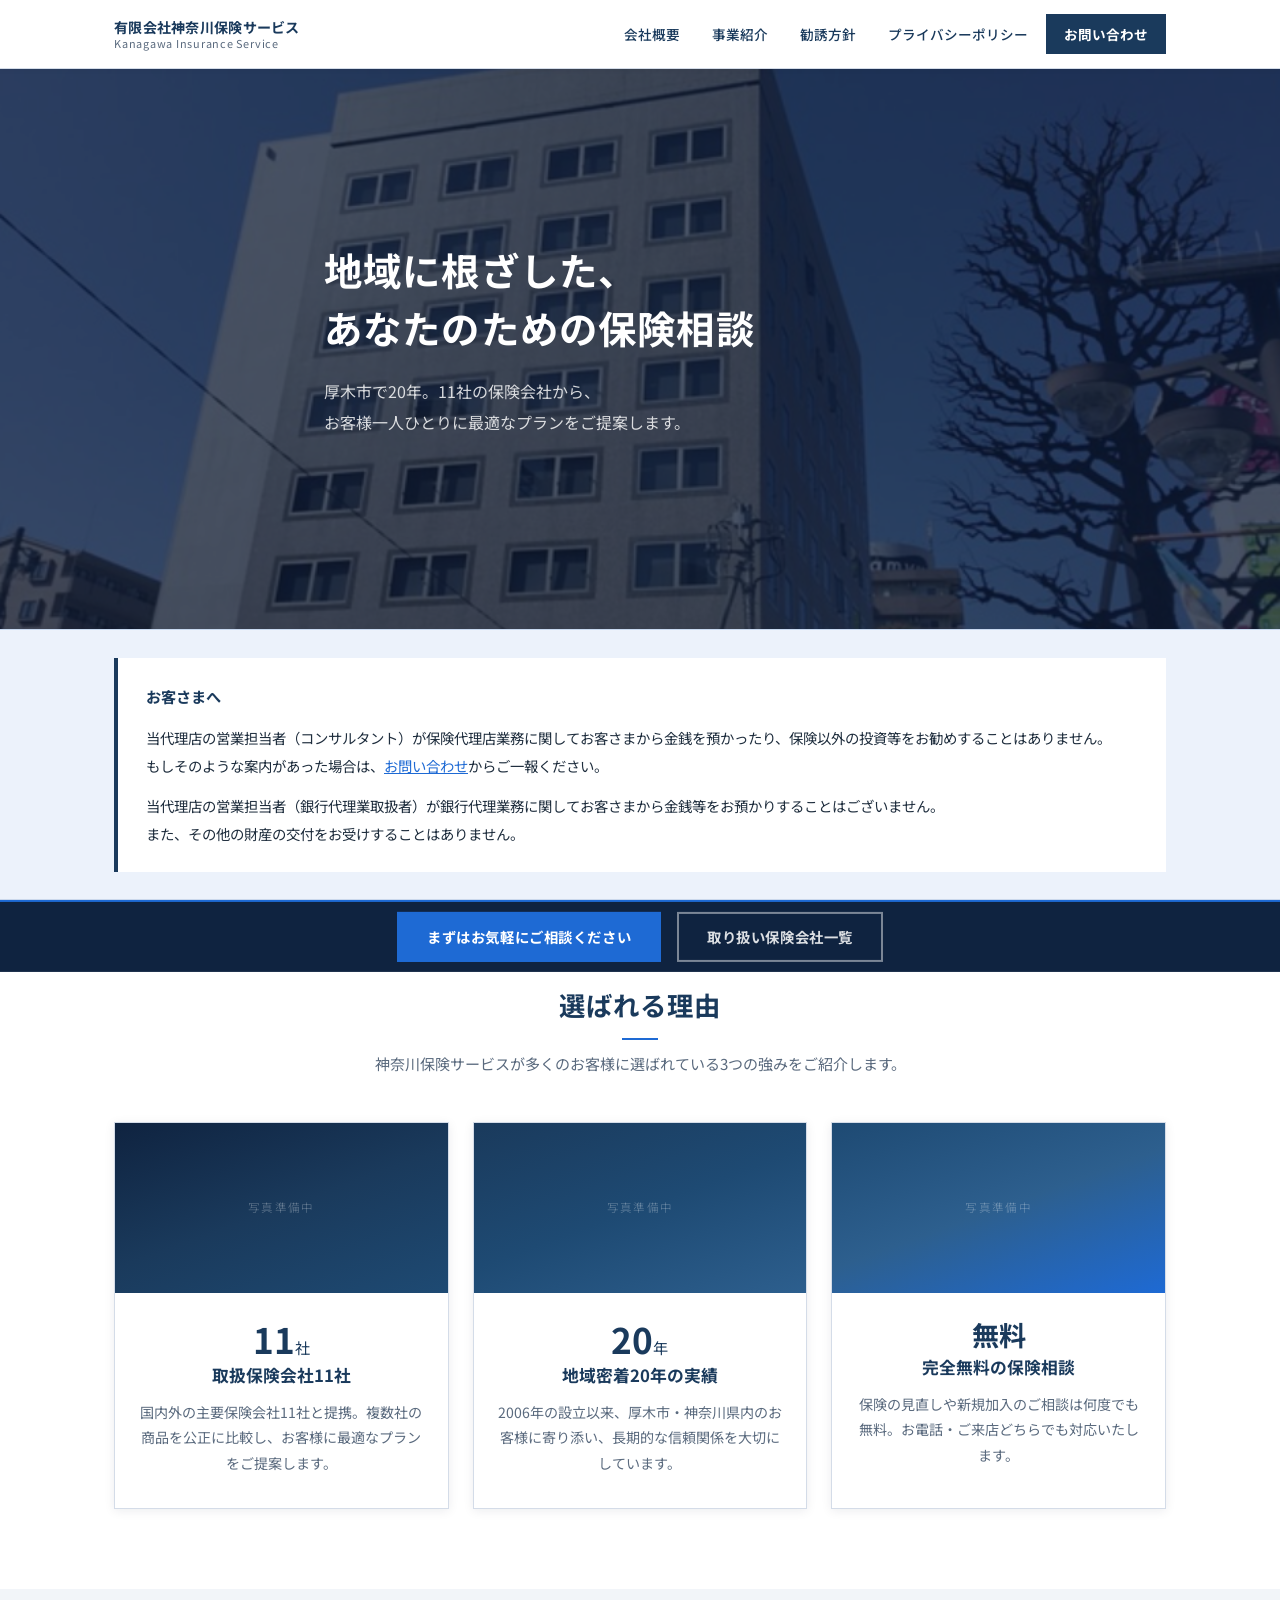
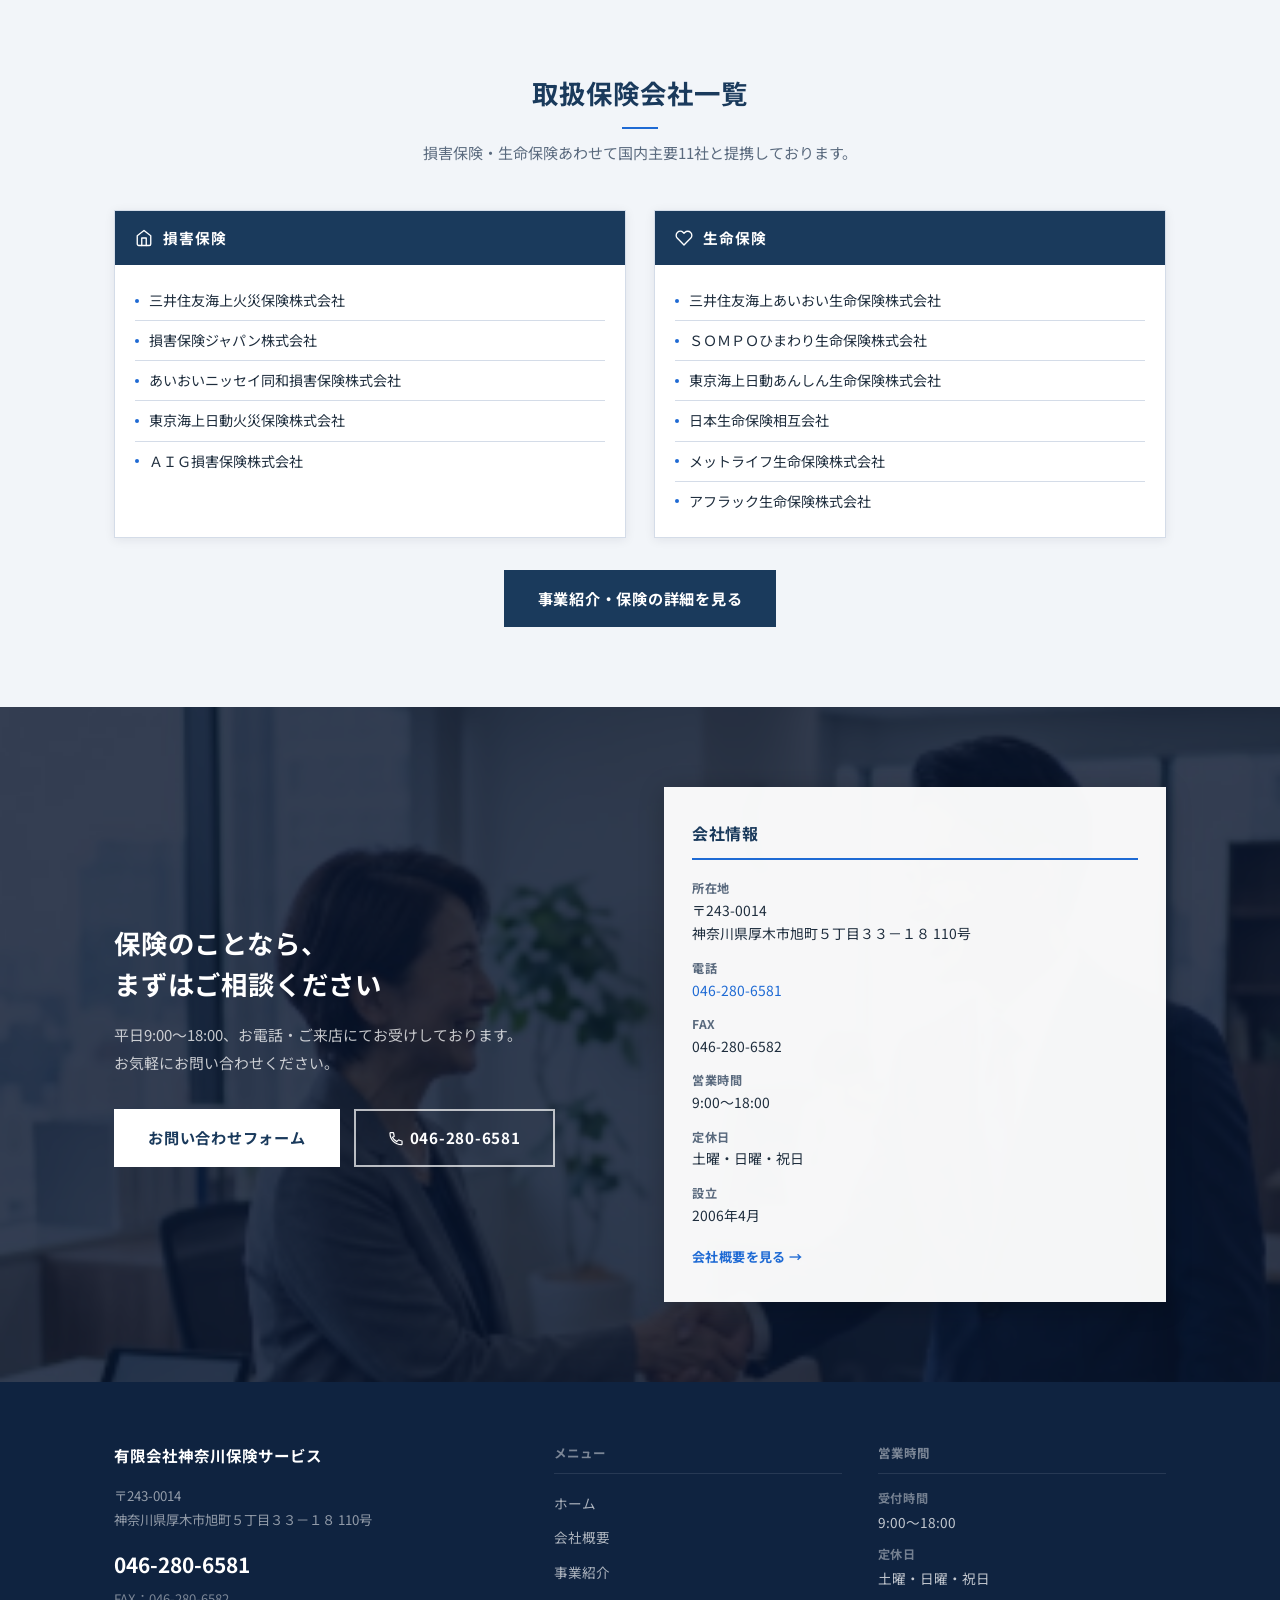
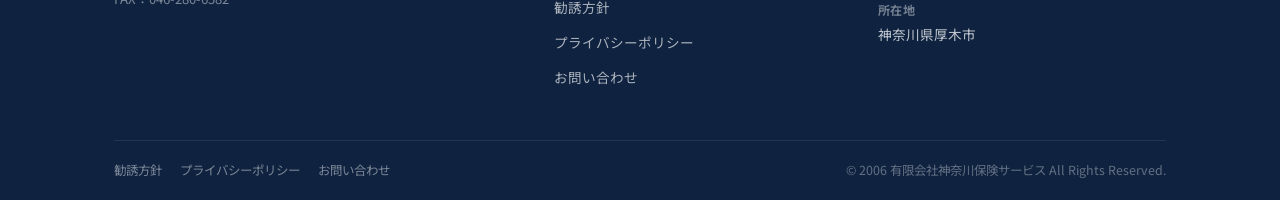
==== index.html @ 51650653 "initial commit: 有限会社神奈川保険サービス コーポレートサイト - Static HTML/CSS site for Sakura Server / Vercel deployment" ====
<!DOCTYPE html>
<html lang="ja">
<head>
  <meta charset="UTF-8">
  <meta name="viewport" content="width=device-width, initial-scale=1.0">
  <meta name="description" content="有限会社神奈川保険サービスは、神奈川県厚木市に拠点を置く保険代理店です。三井住友海上・損保ジャパンなど11社の保険会社から、お客様に最適な生命保険・損害保険プランをご提案します。無料相談受付中。">
  <title>有限会社神奈川保険サービス | 厚木市の保険代理店</title>
  <link rel="preconnect" href="https://fonts.googleapis.com">
  <link rel="preconnect" href="https://fonts.gstatic.com" crossorigin>
  <link href="https://fonts.googleapis.com/css2?family=Noto+Sans+JP:wght@300;400;500;700&display=swap" rel="stylesheet">
  <link rel="stylesheet" href="/assets/css/style.css">
</head>
<body>

  <!-- ========== STICKY CTA BAR ========== -->
  <div class="sticky-cta" id="stickyCta">
    <a href="/contact/" class="sticky-cta-btn sticky-cta-primary">まずはお気軽にご相談ください</a>
    <a href="/services/" class="sticky-cta-btn sticky-cta-secondary">取り扱い保険会社一覧</a>
  </div>

  <!-- ========== HEADER ========== -->
  <header class="site-header">
    <div class="container">
      <div class="header-inner">
        <a href="/" class="site-logo">
          有限会社神奈川保険サービス
          <span>Kanagawa Insurance Service</span>
        </a>
        <nav class="global-nav" aria-label="グローバルナビゲーション">
          <ul>
            <li><a href="/about/">会社概要</a></li>
            <li><a href="/services/">事業紹介</a></li>
            <li><a href="/solicitation-policy/">勧誘方針</a></li>
            <li><a href="/privacy-policy/">プライバシーポリシー</a></li>
            <li><a href="/contact/" class="nav-contact-btn">お問い合わせ</a></li>
          </ul>
        </nav>
        <button class="hamburger" id="hamburger" aria-label="メニューを開く" aria-expanded="false" aria-controls="mobileNav">
          <span></span><span></span><span></span>
        </button>
      </div>
    </div>
  </header>

  <!-- Mobile Nav -->
  <nav class="mobile-nav" id="mobileNav" aria-label="モバイルナビゲーション">
    <ul>
      <li><a href="/about/">会社概要</a></li>
      <li><a href="/services/">事業紹介</a></li>
      <li><a href="/solicitation-policy/">勧誘方針</a></li>
      <li><a href="/privacy-policy/">プライバシーポリシー</a></li>
      <li><a href="/contact/">お問い合わせ</a></li>
    </ul>
  </nav>

  <main>

    <!-- ========== HERO ========== -->
    <section class="hero" aria-label="メインビジュアル">
      <div class="hero-content container">
        <h1 class="hero-title">
          地域に根ざした、<br>あなたのための保険相談
        </h1>
        <p class="hero-sub">
          厚木市で20年。11社の保険会社から、<br>
          お客様一人ひとりに最適なプランをご提案します。
        </p>
      </div>
    </section>

    <!-- ========== NOTICE ========== -->
    <section class="notice-section" aria-label="お客さまへのお知らせ">
      <div class="container">
        <div class="notice-box">
          <p class="notice-label">お客さまへ</p>
          <p>当代理店の営業担当者（コンサルタント）が保険代理店業務に関してお客さまから金銭を預かったり、保険以外の投資等をお勧めすることはありません。<br>
          もしそのような案内があった場合は、<a href="/contact/">お問い合わせ</a>からご一報ください。</p>
          <p>当代理店の営業担当者（銀行代理業取扱者）が銀行代理業務に関してお客さまから金銭等をお預かりすることはございません。<br>
          また、その他の財産の交付をお受けすることはありません。</p>
        </div>
      </div>
    </section>

    <!-- ========== WHY CHOOSE US ========== -->
    <section class="section" aria-labelledby="reason-title">
      <div class="container">
        <h2 class="section-title" id="reason-title">選ばれる理由</h2>
        <p class="section-lead">神奈川保険サービスが多くのお客様に選ばれている3つの強みをご紹介します。</p>
        <div class="reason-grid">

          <!-- Card 1 -->
          <article class="reason-card">
            <div class="reason-card-photo photo-01" aria-hidden="true">
              <span class="photo-placeholder-text">写真準備中</span>
            </div>
            <div class="reason-card-body">
              <span class="reason-number">11<small>社</small></span>
              <h3>取扱保険会社11社</h3>
              <p>国内外の主要保険会社11社と提携。複数社の商品を公正に比較し、お客様に最適なプランをご提案します。</p>
            </div>
          </article>

          <!-- Card 2 -->
          <article class="reason-card">
            <div class="reason-card-photo photo-02" aria-hidden="true">
              <span class="photo-placeholder-text">写真準備中</span>
            </div>
            <div class="reason-card-body">
              <span class="reason-number">20<small>年</small></span>
              <h3>地域密着20年の実績</h3>
              <p>2006年の設立以来、厚木市・神奈川県内のお客様に寄り添い、長期的な信頼関係を大切にしています。</p>
            </div>
          </article>

          <!-- Card 3 -->
          <article class="reason-card">
            <div class="reason-card-photo photo-03" aria-hidden="true">
              <span class="photo-placeholder-text">写真準備中</span>
            </div>
            <div class="reason-card-body">
              <span class="reason-number-sm">無料</span>
              <h3>完全無料の保険相談</h3>
              <p>保険の見直しや新規加入のご相談は何度でも無料。お電話・ご来店どちらでも対応いたします。</p>
            </div>
          </article>

        </div>
      </div>
    </section>

    <!-- ========== INSURANCE COMPANIES ========== -->
    <section class="section section-alt" aria-labelledby="companies-title" id="companies">
      <div class="container">
        <h2 class="section-title" id="companies-title">取扱保険会社一覧</h2>
        <p class="section-lead">損害保険・生命保険あわせて国内主要11社と提携しております。</p>
        <div class="companies-split">

          <div class="companies-col">
            <div class="companies-col-header">
              <span class="companies-col-icon" aria-hidden="true">
                <svg viewBox="0 0 24 24" fill="none" xmlns="http://www.w3.org/2000/svg"><path d="M3 9l9-7 9 7v11a2 2 0 01-2 2H5a2 2 0 01-2-2V9z" stroke="currentColor" stroke-width="1.8" stroke-linecap="round" stroke-linejoin="round"/><path d="M9 22V12h6v10" stroke="currentColor" stroke-width="1.8" stroke-linecap="round" stroke-linejoin="round"/></svg>
              </span>
              損害保険
            </div>
            <ul class="companies-list">
              <li>三井住友海上火災保険株式会社</li>
              <li>損害保険ジャパン株式会社</li>
              <li>あいおいニッセイ同和損害保険株式会社</li>
              <li>東京海上日動火災保険株式会社</li>
              <li>ＡＩＧ損害保険株式会社</li>
            </ul>
          </div>

          <div class="companies-col">
            <div class="companies-col-header">
              <span class="companies-col-icon" aria-hidden="true">
                <svg viewBox="0 0 24 24" fill="none" xmlns="http://www.w3.org/2000/svg"><path d="M20.84 4.61a5.5 5.5 0 00-7.78 0L12 5.67l-1.06-1.06a5.5 5.5 0 00-7.78 7.78l1.06 1.06L12 21.23l7.78-7.78 1.06-1.06a5.5 5.5 0 000-7.78z" stroke="currentColor" stroke-width="1.8" stroke-linecap="round" stroke-linejoin="round"/></svg>
              </span>
              生命保険
            </div>
            <ul class="companies-list">
              <li>三井住友海上あいおい生命保険株式会社</li>
              <li>ＳＯＭＰＯひまわり生命保険株式会社</li>
              <li>東京海上日動あんしん生命保険株式会社</li>
              <li>日本生命保険相互会社</li>
              <li>メットライフ生命保険株式会社</li>
              <li>アフラック生命保険株式会社</li>
            </ul>
          </div>

        </div>
        <p class="text-center mt-32">
          <a href="/services/" class="btn btn-navy">事業紹介・保険の詳細を見る</a>
        </p>
      </div>
    </section>

    <!-- ========== CTA PHOTO SECTION ========== -->
    <section class="cta-photo-section" aria-labelledby="cta-title">
      <div class="cta-photo-overlay" aria-hidden="true"></div>
      <div class="container">
        <div class="cta-grid">

          <div class="cta-main-col">
            <h2 class="cta-title" id="cta-title">
              保険のことなら、<br>まずはご相談ください
            </h2>
            <p class="cta-lead">
              平日9:00〜18:00、お電話・ご来店にてお受けしております。<br>
              お気軽にお問い合わせください。
            </p>
            <div class="cta-btn-group">
              <a href="/contact/" class="btn btn-white">お問い合わせフォーム</a>
              <a href="tel:046-280-6581" class="btn btn-outline-white">
                <svg width="16" height="16" viewBox="0 0 24 24" fill="none" xmlns="http://www.w3.org/2000/svg" aria-hidden="true"><path d="M6.6 10.8a15.6 15.6 0 006.6 6.6l2.2-2.2a1 1 0 011.11-.24 11.36 11.36 0 003.56 1.17 1 1 0 011 1V21a1 1 0 01-1 1A17 17 0 013 5a1 1 0 011-1h3.5a1 1 0 011 1c.1 1.25.37 2.44.77 3.56a1 1 0 01-.25 1.11L6.6 10.8z" stroke="currentColor" stroke-width="1.8" stroke-linecap="round" stroke-linejoin="round"/></svg>
                046-280-6581
              </a>
            </div>
          </div>

          <div class="cta-info-col">
            <div class="cta-info-card">
              <h3 class="cta-info-title">会社情報</h3>
              <dl class="cta-info-dl">
                <dt>所在地</dt>
                <dd>〒243-0014<br>神奈川県厚木市旭町５丁目３３－１８ 110号</dd>
                <dt>電話</dt>
                <dd><a href="tel:046-280-6581">046-280-6581</a></dd>
                <dt>FAX</dt>
                <dd>046-280-6582</dd>
                <dt>営業時間</dt>
                <dd>9:00〜18:00</dd>
                <dt>定休日</dt>
                <dd>土曜・日曜・祝日</dd>
                <dt>設立</dt>
                <dd>2006年4月</dd>
              </dl>
              <a href="/about/" class="cta-info-link">会社概要を見る →</a>
            </div>
          </div>

        </div>
      </div>
    </section>

  </main>

  <!-- ========== FOOTER ========== -->
  <footer class="site-footer">
    <div class="container">
      <div class="footer-grid">
        <div class="footer-brand">
          <p class="footer-logo">有限会社神奈川保険サービス</p>
          <p>
            〒243-0014<br>
            神奈川県厚木市旭町５丁目３３－１８ 110号
          </p>
          <a href="tel:046-280-6581" class="footer-tel">046-280-6581</a>
          <span class="footer-fax">FAX：046-280-6582</span>
        </div>
        <nav class="footer-nav" aria-label="フッターナビゲーション">
          <h4>メニュー</h4>
          <ul>
            <li><a href="/">ホーム</a></li>
            <li><a href="/about/">会社概要</a></li>
            <li><a href="/services/">事業紹介</a></li>
            <li><a href="/solicitation-policy/">勧誘方針</a></li>
            <li><a href="/privacy-policy/">プライバシーポリシー</a></li>
            <li><a href="/contact/">お問い合わせ</a></li>
          </ul>
        </nav>
        <div class="footer-hours">
          <h4>営業時間</h4>
          <dl>
            <dt>受付時間</dt>
            <dd>9:00〜18:00</dd>
            <dt>定休日</dt>
            <dd>土曜・日曜・祝日</dd>
            <dt>所在地</dt>
            <dd>神奈川県厚木市</dd>
          </dl>
        </div>
      </div>
      <div class="footer-bottom">
        <div class="footer-bottom-links">
          <a href="/solicitation-policy/">勧誘方針</a>
          <a href="/privacy-policy/">プライバシーポリシー</a>
          <a href="/contact/">お問い合わせ</a>
        </div>
        <p class="footer-copy">
          &copy; 2006 有限会社神奈川保険サービス All Rights Reserved.
        </p>
      </div>
    </div>
  </footer>

  <script>
    (function () {
      /* --- Hamburger menu --- */
      var hamburger = document.getElementById('hamburger');
      var mobileNav = document.getElementById('mobileNav');
      hamburger.addEventListener('click', function () {
        var isOpen = mobileNav.classList.toggle('open');
        hamburger.classList.toggle('open', isOpen);
        hamburger.setAttribute('aria-expanded', isOpen ? 'true' : 'false');
        document.body.style.overflow = isOpen ? 'hidden' : '';
      });
      mobileNav.querySelectorAll('a').forEach(function (a) {
        a.addEventListener('click', function () {
          mobileNav.classList.remove('open');
          hamburger.classList.remove('open');
          hamburger.setAttribute('aria-expanded', 'false');
          document.body.style.overflow = '';
        });
      });

      /* --- Sticky CTA bar: show after scrolling, hide near footer --- */
      var stickyCta = document.getElementById('stickyCta');
      var siteFooter = document.querySelector('.site-footer');
      function updateStickyCta() {
        var scrolled = window.scrollY > 500;
        var footerTop = siteFooter.getBoundingClientRect().top;
        var nearFooter = footerTop < window.innerHeight + 20;
        if (scrolled && !nearFooter) {
          stickyCta.classList.add('visible');
        } else {
          stickyCta.classList.remove('visible');
        }
      }
      window.addEventListener('scroll', updateStickyCta, { passive: true });
      updateStickyCta();
    })();
  </script>
</body>
</html>
---- assets/css/style.css ----
/* ============================================================
   有限会社神奈川保険サービス — style.css
   ============================================================ */

@import url('https://fonts.googleapis.com/css2?family=Noto+Sans+JP:wght@300;400;500;700&display=swap');

/* ---------- CSS Variables ---------- */
:root {
  --navy:        #1a3a5c;
  --navy-dark:   #0f2340;
  --navy-mid:    #1e4a73;
  --navy-light:  #2d5f8e;
  --accent:      #1e6ad4;
  --accent-light:#3a82e8;
  --white:       #ffffff;
  --gray-bg:     #f2f5f9;
  --gray-line:   #d4dce8;
  --gray-text:   #5a6a7e;
  --text:        #1e2d3d;
  --radius:      0px;
  --shadow:      0 2px 10px rgba(10,25,55,.08);
  --shadow-md:   0 4px 20px rgba(10,25,55,.12);
  --transition:  0.2s ease;
}

/* ---------- Reset & Base ---------- */
*, *::before, *::after { box-sizing: border-box; margin: 0; padding: 0; }
html { scroll-behavior: smooth; }
body {
  font-family: 'Noto Sans JP', sans-serif;
  font-size: 16px;
  line-height: 1.8;
  color: var(--text);
  background: var(--white);
}
img { max-width: 100%; height: auto; display: block; }
a { color: var(--navy); text-decoration: none; transition: color var(--transition); }
a:hover { color: var(--accent); }
ul, ol { list-style: none; }

/* ---------- Container ---------- */
.container {
  width: 100%;
  max-width: 1100px;
  margin: 0 auto;
  padding: 0 24px;
}

/* ---------- Buttons ---------- */
.btn {
  display: inline-flex;
  align-items: center;
  gap: 6px;
  padding: 13px 32px;
  border-radius: var(--radius);
  font-size: .95rem;
  font-weight: 700;
  letter-spacing: .05em;
  transition: background var(--transition), color var(--transition), opacity var(--transition);
  cursor: pointer;
  border: 2px solid transparent;
  text-align: center;
  white-space: nowrap;
}
.btn-navy {
  background: var(--navy);
  color: var(--white);
  border-color: var(--navy);
}
.btn-navy:hover {
  background: var(--navy-mid);
  color: var(--white);
  border-color: var(--navy-mid);
}
.btn-white {
  background: var(--white);
  color: var(--navy);
  border-color: var(--white);
}
.btn-white:hover {
  background: var(--gray-bg);
  color: var(--navy-dark);
  border-color: var(--gray-bg);
}
.btn-outline-white {
  background: transparent;
  color: var(--white);
  border-color: rgba(255,255,255,.7);
}
.btn-outline-white:hover {
  background: rgba(255,255,255,.12);
  color: var(--white);
  border-color: var(--white);
}

/* ============================================================
   STICKY CTA BAR
   ============================================================ */
.sticky-cta {
  position: fixed;
  bottom: 0;
  left: 0;
  right: 0;
  z-index: 200;
  background: var(--navy-dark);
  border-top: 2px solid var(--accent);
  padding: 10px 24px;
  display: flex;
  justify-content: center;
  align-items: center;
  gap: 16px;
  transform: translateY(100%);
  transition: transform 0.3s ease;
}
.sticky-cta.visible { transform: translateY(0); }

.sticky-cta-btn {
  display: inline-block;
  padding: 10px 28px;
  font-size: .9rem;
  font-weight: 700;
  letter-spacing: .04em;
  border-radius: var(--radius);
  border: 2px solid transparent;
  transition: background var(--transition), color var(--transition);
  white-space: nowrap;
}
.sticky-cta-primary {
  background: var(--accent);
  color: var(--white);
  border-color: var(--accent);
}
.sticky-cta-primary:hover {
  background: var(--accent-light);
  color: var(--white);
  border-color: var(--accent-light);
}
.sticky-cta-secondary {
  background: transparent;
  color: rgba(255,255,255,.85);
  border-color: rgba(255,255,255,.45);
}
.sticky-cta-secondary:hover {
  background: rgba(255,255,255,.1);
  color: var(--white);
  border-color: rgba(255,255,255,.8);
}

/* ============================================================
   HEADER
   ============================================================ */
.site-header {
  position: sticky;
  top: 0;
  z-index: 100;
  background: var(--white);
  border-bottom: 1px solid var(--gray-line);
  box-shadow: 0 1px 6px rgba(0,0,0,.05);
}
.header-inner {
  display: flex;
  align-items: center;
  justify-content: space-between;
  height: 68px;
}
.site-logo {
  font-size: .88rem;
  font-weight: 700;
  color: var(--navy);
  line-height: 1.3;
  letter-spacing: .02em;
}
.site-logo span {
  display: block;
  font-size: .68rem;
  font-weight: 400;
  color: var(--gray-text);
  letter-spacing: .07em;
}
.site-logo:hover { color: var(--navy); }

/* --- Global Nav --- */
.global-nav ul { display: flex; gap: 4px; }
.global-nav a {
  display: block;
  padding: 8px 14px;
  font-size: .85rem;
  font-weight: 500;
  color: var(--navy);
  transition: background var(--transition), color var(--transition);
}
.global-nav a:hover,
.global-nav a.current {
  background: var(--gray-bg);
  color: var(--navy-dark);
}
.nav-contact-btn {
  background: var(--navy) !important;
  color: var(--white) !important;
  font-weight: 700 !important;
  padding: 8px 18px !important;
}
.nav-contact-btn:hover {
  background: var(--navy-mid) !important;
  color: var(--white) !important;
}

/* --- Hamburger --- */
.hamburger {
  display: none;
  flex-direction: column;
  justify-content: center;
  gap: 5px;
  width: 40px;
  height: 40px;
  background: none;
  border: none;
  cursor: pointer;
  padding: 4px;
}
.hamburger span {
  display: block;
  width: 100%;
  height: 2px;
  background: var(--navy);
  transition: transform var(--transition), opacity var(--transition);
}
.hamburger.open span:nth-child(1) { transform: translateY(7px) rotate(45deg); }
.hamburger.open span:nth-child(2) { opacity: 0; }
.hamburger.open span:nth-child(3) { transform: translateY(-7px) rotate(-45deg); }

/* Mobile nav */
.mobile-nav {
  display: none;
  position: fixed;
  top: 68px;
  left: 0;
  right: 0;
  bottom: 0;
  background: var(--navy-dark);
  z-index: 99;
  padding: 32px 24px;
  overflow-y: auto;
}
.mobile-nav.open { display: block; }
.mobile-nav ul { display: flex; flex-direction: column; }
.mobile-nav li { border-bottom: 1px solid rgba(255,255,255,.1); }
.mobile-nav a {
  display: block;
  padding: 18px 0;
  color: rgba(255,255,255,.85);
  font-size: 1.05rem;
  font-weight: 500;
}
.mobile-nav a:hover { color: var(--white); }

/* ============================================================
   PAGE HERO (inner pages)
   ============================================================ */
.page-hero {
  background: linear-gradient(135deg, var(--navy-dark) 0%, var(--navy) 60%, var(--navy-mid) 100%);
  padding: 60px 0 52px;
  text-align: center;
  color: var(--white);
}
.page-hero-title {
  font-size: 1.9rem;
  font-weight: 700;
  letter-spacing: .06em;
  margin-bottom: 8px;
  padding-bottom: 14px;
  position: relative;
}
.page-hero-title::after {
  content: '';
  display: block;
  width: 40px;
  height: 2px;
  background: var(--accent-light);
  margin: 12px auto 0;
}
.page-hero-subtitle {
  font-size: .92rem;
  color: rgba(255,255,255,.7);
  letter-spacing: .07em;
}

/* ============================================================
   SECTION COMMON
   ============================================================ */
.section { padding: 80px 0; }
.section-alt { background: var(--gray-bg); }

.section-title {
  font-size: 1.65rem;
  font-weight: 700;
  color: var(--navy);
  text-align: center;
  margin-bottom: 10px;
  letter-spacing: .04em;
}
.section-title::after {
  content: '';
  display: block;
  width: 36px;
  height: 2px;
  background: var(--accent);
  margin: 10px auto 0;
}
.section-lead {
  text-align: center;
  color: var(--gray-text);
  margin-bottom: 44px;
  font-size: .94rem;
}

/* ============================================================
   HERO (TOP PAGE) — photo background
   ============================================================ */
.hero {
  position: relative;
  min-height: 560px;
  display: flex;
  align-items: center;
  padding: 80px 0 100px;
  background-image: url('/assets/images/common/hero01.png');
  background-size: cover;
  background-position: center;
  overflow: hidden;
}
.hero::before {
  content: '';
  position: absolute;
  inset: 0;
  background: rgba(10, 24, 50, 0.74);
  z-index: 0;
}
.hero-content {
  position: relative;
  z-index: 1;
  max-width: 680px;
}
.hero-title {
  font-size: 2.4rem;
  font-weight: 700;
  color: var(--white);
  line-height: 1.5;
  margin-bottom: 20px;
  letter-spacing: .03em;
}
.hero-sub {
  font-size: 1rem;
  color: rgba(255,255,255,.82);
  line-height: 1.9;
}

/* ============================================================
   NOTICE SECTION
   ============================================================ */
.notice-section {
  background: #ecf2fb;
  border-top: 1px solid #c8d9f0;
  border-bottom: 1px solid #c8d9f0;
  padding: 28px 0;
}
.notice-box {
  background: var(--white);
  border-left: 4px solid var(--navy);
  padding: 24px 28px;
  font-size: .9rem;
  line-height: 1.95;
  color: var(--text);
}
.notice-box p + p { margin-top: 12px; }
.notice-label {
  font-size: .95rem;
  font-weight: 700;
  color: var(--navy);
  margin-bottom: 10px;
}
.notice-box a {
  color: var(--accent);
  text-decoration: underline;
}
.notice-box a:hover { color: var(--navy); }

/* ============================================================
   WHY CHOOSE US — cards with photo tops
   ============================================================ */
.reason-grid {
  display: grid;
  grid-template-columns: repeat(3, 1fr);
  gap: 24px;
  margin-top: 44px;
}
.reason-card {
  background: var(--white);
  border-radius: var(--radius);
  box-shadow: var(--shadow);
  border: 1px solid var(--gray-line);
  overflow: hidden;
  transition: transform var(--transition), box-shadow var(--transition);
}
.reason-card:hover {
  transform: translateY(-4px);
  box-shadow: var(--shadow-md);
}

/* Photo area on top of card */
.reason-card-photo {
  width: 100%;
  height: 170px;
  display: flex;
  align-items: center;
  justify-content: center;
  position: relative;
  overflow: hidden;
}
.photo-01 {
  background: linear-gradient(160deg, #0f2340 0%, #1a3a5c 50%, #1e4a73 100%);
}
.photo-02 {
  background: linear-gradient(160deg, #1a3a5c 0%, #1e4a73 50%, #2d5f8e 100%);
}
.photo-03 {
  background: linear-gradient(160deg, #1e4a73 0%, #2d5f8e 50%, #1e6ad4 100%);
}
.photo-placeholder-text {
  font-size: .72rem;
  color: rgba(255,255,255,.35);
  letter-spacing: .12em;
  font-weight: 300;
  position: relative;
  z-index: 1;
}

/* Card body */
.reason-card-body {
  padding: 28px 24px 32px;
  text-align: center;
}
.reason-number {
  display: block;
  font-size: 2.2rem;
  font-weight: 700;
  color: var(--navy);
  line-height: 1;
  margin-bottom: 4px;
}
.reason-number small {
  font-size: .95rem;
  font-weight: 400;
}
.reason-number-sm {
  display: block;
  font-size: 1.7rem;
  font-weight: 700;
  color: var(--navy);
  line-height: 1;
  margin-bottom: 4px;
}
.reason-card-body h3 {
  font-size: 1.05rem;
  font-weight: 700;
  color: var(--navy);
  margin-bottom: 10px;
  margin-top: 4px;
}
.reason-card-body p {
  font-size: .88rem;
  color: var(--gray-text);
  line-height: 1.8;
}

/* ============================================================
   INSURANCE COMPANIES — split 損保 / 生保
   ============================================================ */
.companies-split {
  display: grid;
  grid-template-columns: 1fr 1fr;
  gap: 28px;
  margin-top: 44px;
}
.companies-col {
  background: var(--white);
  border: 1px solid var(--gray-line);
  box-shadow: var(--shadow);
}
.companies-col-header {
  background: var(--navy);
  color: var(--white);
  font-size: .92rem;
  font-weight: 700;
  letter-spacing: .06em;
  padding: 14px 20px;
  display: flex;
  align-items: center;
  gap: 10px;
}
.companies-col-icon {
  display: flex;
  align-items: center;
  width: 18px;
  height: 18px;
  flex-shrink: 0;
}
.companies-col-icon svg { width: 100%; height: 100%; }
.companies-list {
  padding: 16px 20px;
}
.companies-list li {
  font-size: .88rem;
  color: var(--text);
  padding: 9px 0 9px 14px;
  border-bottom: 1px solid var(--gray-line);
  position: relative;
  line-height: 1.5;
}
.companies-list li:last-child { border-bottom: none; }
.companies-list li::before {
  content: '';
  position: absolute;
  left: 0;
  top: 50%;
  transform: translateY(-50%);
  width: 4px;
  height: 4px;
  background: var(--accent);
  border-radius: 50%;
}

/* ============================================================
   CTA PHOTO SECTION
   ============================================================ */
.cta-photo-section {
  position: relative;
  padding: 80px 0;
  background-image: url('/assets/images/common/cta01.png');
  background-size: cover;
  background-position: center top;
}
.cta-photo-overlay {
  position: absolute;
  inset: 0;
  background: rgba(8, 20, 45, 0.82);
  z-index: 0;
}
.cta-photo-section .container {
  position: relative;
  z-index: 1;
}
.cta-grid {
  display: grid;
  grid-template-columns: 1fr 1fr;
  gap: 48px;
  align-items: center;
}
.cta-title {
  font-size: 1.65rem;
  font-weight: 700;
  color: var(--white);
  line-height: 1.55;
  margin-bottom: 16px;
  letter-spacing: .03em;
}
.cta-lead {
  color: rgba(255,255,255,.75);
  font-size: .93rem;
  line-height: 1.9;
  margin-bottom: 32px;
}
.cta-btn-group {
  display: flex;
  gap: 14px;
  flex-wrap: wrap;
}

/* Info card on CTA section */
.cta-info-card {
  background: rgba(255,255,255,.96);
  padding: 32px 28px;
  box-shadow: 0 4px 24px rgba(0,0,0,.22);
}
.cta-info-title {
  font-size: 1rem;
  font-weight: 700;
  color: var(--navy);
  border-bottom: 2px solid var(--accent);
  padding-bottom: 10px;
  margin-bottom: 18px;
  letter-spacing: .04em;
}
.cta-info-dl {
  font-size: .87rem;
  line-height: 1.7;
}
.cta-info-dl dt {
  font-weight: 700;
  color: var(--gray-text);
  font-size: .76rem;
  letter-spacing: .06em;
  margin-top: 12px;
}
.cta-info-dl dt:first-child { margin-top: 0; }
.cta-info-dl dd { color: var(--text); }
.cta-info-dl dd a { color: var(--accent); }
.cta-info-dl dd a:hover { color: var(--navy); }
.cta-info-link {
  display: inline-block;
  margin-top: 18px;
  font-size: .82rem;
  font-weight: 700;
  color: var(--accent);
  letter-spacing: .03em;
}
.cta-info-link:hover { color: var(--navy); }

/* ============================================================
   ABOUT TABLE
   ============================================================ */
.about-table-wrap { overflow-x: auto; }
.about-table {
  width: 100%;
  border-collapse: collapse;
  font-size: .95rem;
}
.about-table th,
.about-table td {
  padding: 16px 22px;
  border-bottom: 1px solid var(--gray-line);
  text-align: left;
  vertical-align: top;
}
.about-table th {
  width: 190px;
  color: var(--navy);
  font-weight: 700;
  background: var(--gray-bg);
  white-space: nowrap;
}
.about-table td { color: var(--text); }
.about-table tr:last-child th,
.about-table tr:last-child td { border-bottom: none; }

/* ============================================================
   POLICY BANNER (about page)
   ============================================================ */
.policy-banners {
  display: grid;
  grid-template-columns: repeat(2, 1fr);
  gap: 20px;
  margin-top: 48px;
}
.policy-banner {
  display: flex;
  align-items: center;
  gap: 16px;
  background: var(--navy);
  color: var(--white);
  padding: 26px 28px;
  transition: background var(--transition), transform var(--transition);
}
.policy-banner:hover {
  background: var(--navy-mid);
  color: var(--white);
  transform: translateY(-2px);
}
.policy-banner-icon {
  flex-shrink: 0;
  width: 40px;
  height: 40px;
  color: rgba(255,255,255,.7);
}
.policy-banner-text strong {
  display: block;
  font-size: 1rem;
  font-weight: 700;
  margin-bottom: 3px;
}
.policy-banner-text span {
  font-size: .82rem;
  color: rgba(255,255,255,.65);
}

/* ============================================================
   SERVICES
   ============================================================ */
.services-category { margin-bottom: 60px; }
.services-category-title {
  font-size: 1.2rem;
  font-weight: 700;
  color: var(--navy);
  border-left: 4px solid var(--accent);
  padding-left: 14px;
  margin-bottom: 26px;
  letter-spacing: .03em;
}
.services-grid {
  display: grid;
  grid-template-columns: repeat(4, 1fr);
  gap: 16px;
}
.service-card {
  background: var(--white);
  border-radius: var(--radius);
  padding: 26px 18px;
  text-align: center;
  box-shadow: var(--shadow);
  border: 1px solid var(--gray-line);
  border-top: 3px solid var(--navy);
  transition: transform var(--transition), box-shadow var(--transition);
}
.service-card:hover {
  transform: translateY(-3px);
  box-shadow: var(--shadow-md);
}
.service-card-icon {
  width: 48px;
  height: 48px;
  margin: 0 auto 12px;
  background: var(--gray-bg);
  display: flex;
  align-items: center;
  justify-content: center;
  color: var(--navy);
}
.service-card-icon svg { width: 26px; height: 26px; }
.service-card h4 {
  font-size: .93rem;
  font-weight: 700;
  color: var(--navy);
  margin-bottom: 7px;
}
.service-card p {
  font-size: .82rem;
  color: var(--gray-text);
  line-height: 1.65;
}

/* Companies card grid (services page) */
.companies-card-grid {
  display: grid;
  grid-template-columns: repeat(4, 1fr);
  gap: 12px;
  margin-top: 36px;
}
.companies-card {
  background: var(--white);
  border: 1px solid var(--gray-line);
  padding: 14px 10px;
  text-align: center;
  font-size: .83rem;
  font-weight: 500;
  color: var(--navy);
  line-height: 1.5;
  box-shadow: 0 1px 4px rgba(0,0,0,.05);
  transition: transform var(--transition), box-shadow var(--transition);
}
.companies-card:hover {
  transform: translateY(-2px);
  box-shadow: var(--shadow);
}

/* ============================================================
   POLICY PAGES
   ============================================================ */
.policy-content {
  max-width: 820px;
  margin: 0 auto;
}
.policy-content h2 {
  font-size: 1.15rem;
  font-weight: 700;
  color: var(--navy);
  margin: 38px 0 12px;
  padding-bottom: 10px;
  border-bottom: 1px solid var(--gray-line);
}
.policy-content h2:first-of-type { margin-top: 0; }
.policy-content p {
  margin-bottom: 12px;
  font-size: .94rem;
  color: var(--text);
  line-height: 1.9;
}
.policy-content ul {
  list-style: disc;
  padding-left: 1.5em;
  margin-bottom: 12px;
}
.policy-content ul li {
  font-size: .94rem;
  color: var(--text);
  line-height: 1.85;
  margin-bottom: 5px;
}
.policy-footer {
  margin-top: 48px;
  padding-top: 20px;
  border-top: 1px solid var(--gray-line);
  text-align: right;
  font-size: .9rem;
  color: var(--gray-text);
  line-height: 1.9;
}
.policy-footer strong { color: var(--navy); }

/* ============================================================
   CONTACT
   ============================================================ */
.contact-grid {
  display: grid;
  grid-template-columns: 1fr 1.6fr;
  gap: 44px;
  align-items: start;
}
.contact-info h3 {
  font-size: 1.05rem;
  font-weight: 700;
  color: var(--navy);
  margin-bottom: 18px;
}
.contact-info-item {
  display: flex;
  gap: 12px;
  align-items: flex-start;
  margin-bottom: 18px;
}
.contact-info-item-icon {
  flex-shrink: 0;
  width: 34px;
  height: 34px;
  background: var(--navy);
  display: flex;
  align-items: center;
  justify-content: center;
  color: var(--white);
  margin-top: 2px;
}
.contact-info-item-icon svg { width: 17px; height: 17px; }
.contact-info-item-body dt {
  font-size: .78rem;
  font-weight: 700;
  color: var(--gray-text);
  letter-spacing: .06em;
  text-transform: uppercase;
}
.contact-info-item-body dd {
  font-size: .97rem;
  font-weight: 500;
  color: var(--navy);
}
.contact-info-item-body dd small {
  display: block;
  font-size: .78rem;
  font-weight: 400;
  color: var(--gray-text);
}
.contact-form-wrap {
  background: var(--white);
  border: 1px solid var(--gray-line);
  padding: 36px;
  box-shadow: var(--shadow);
}
.form-group { margin-bottom: 20px; }
.form-group label {
  display: block;
  font-size: .88rem;
  font-weight: 700;
  color: var(--navy);
  margin-bottom: 6px;
}
.form-group label .required {
  display: inline-block;
  background: #c0392b;
  color: var(--white);
  font-size: .68rem;
  padding: 1px 6px;
  margin-left: 6px;
  vertical-align: middle;
  font-weight: 700;
}
.form-group label .optional {
  display: inline-block;
  background: var(--gray-line);
  color: var(--gray-text);
  font-size: .68rem;
  padding: 1px 6px;
  margin-left: 6px;
  vertical-align: middle;
  font-weight: 400;
}
.form-control {
  width: 100%;
  padding: 11px 14px;
  border: 1px solid var(--gray-line);
  border-radius: var(--radius);
  font-size: .94rem;
  font-family: 'Noto Sans JP', sans-serif;
  color: var(--text);
  background: var(--white);
  transition: border-color var(--transition), box-shadow var(--transition);
  -webkit-appearance: none;
}
.form-control:focus {
  outline: none;
  border-color: var(--navy);
  box-shadow: 0 0 0 3px rgba(26,58,92,.08);
}
.form-control::placeholder { color: #aab3c0; }
select.form-control {
  background-image: url("data:image/svg+xml,%3Csvg xmlns='http://www.w3.org/2000/svg' width='12' height='8' viewBox='0 0 12 8'%3E%3Cpath d='M1 1l5 5 5-5' stroke='%23666' stroke-width='1.5' fill='none' stroke-linecap='round'/%3E%3C/svg%3E");
  background-repeat: no-repeat;
  background-position: right 14px center;
  padding-right: 38px;
}
textarea.form-control {
  resize: vertical;
  min-height: 140px;
}
.form-check {
  display: flex;
  align-items: flex-start;
  gap: 10px;
}
.form-check input[type="checkbox"] {
  flex-shrink: 0;
  width: 17px;
  height: 17px;
  margin-top: 3px;
  accent-color: var(--navy);
}
.form-check label {
  font-size: .88rem;
  color: var(--text);
  font-weight: 400;
  cursor: pointer;
}
.form-check label a { color: var(--navy); text-decoration: underline; }
.form-submit { text-align: center; margin-top: 26px; }
.btn-submit { min-width: 200px; font-size: .97rem; padding: 15px 44px; }

/* ============================================================
   FOOTER
   ============================================================ */
.site-footer {
  background: var(--navy-dark);
  color: rgba(255,255,255,.75);
  padding: 60px 0 0;
}
.footer-grid {
  display: grid;
  grid-template-columns: 1.4fr 1fr 1fr;
  gap: 36px;
  padding-bottom: 44px;
}
.footer-brand .footer-logo {
  font-size: .97rem;
  font-weight: 700;
  color: var(--white);
  margin-bottom: 14px;
}
.footer-brand p {
  font-size: .83rem;
  line-height: 1.8;
  color: rgba(255,255,255,.55);
}
.footer-brand .footer-tel {
  font-size: 1.3rem;
  font-weight: 700;
  color: var(--white);
  margin-top: 14px;
  display: block;
}
.footer-brand .footer-fax {
  font-size: .82rem;
  color: rgba(255,255,255,.45);
  display: block;
  margin-top: 4px;
}
.footer-nav h4,
.footer-hours h4 {
  font-size: .78rem;
  font-weight: 700;
  color: rgba(255,255,255,.45);
  letter-spacing: .1em;
  text-transform: uppercase;
  margin-bottom: 14px;
  padding-bottom: 8px;
  border-bottom: 1px solid rgba(255,255,255,.1);
}
.footer-nav ul li { margin-bottom: 6px; }
.footer-nav a {
  font-size: .85rem;
  color: rgba(255,255,255,.65);
}
.footer-nav a:hover { color: var(--white); }
.footer-hours dl { font-size: .85rem; }
.footer-hours dt {
  font-weight: 700;
  color: rgba(255,255,255,.42);
  font-size: .76rem;
  letter-spacing: .05em;
  margin-top: 10px;
}
.footer-hours dt:first-child { margin-top: 0; }
.footer-hours dd { color: rgba(255,255,255,.75); }
.footer-bottom {
  border-top: 1px solid rgba(255,255,255,.08);
  padding: 18px 0;
  display: flex;
  align-items: center;
  justify-content: space-between;
  flex-wrap: wrap;
  gap: 10px;
}
.footer-bottom-links { display: flex; gap: 18px; }
.footer-bottom-links a { font-size: .78rem; color: rgba(255,255,255,.45); }
.footer-bottom-links a:hover { color: rgba(255,255,255,.8); }
.footer-copy { font-size: .78rem; color: rgba(255,255,255,.35); }

/* ============================================================
   BREADCRUMB
   ============================================================ */
.breadcrumb {
  background: var(--gray-bg);
  padding: 10px 0;
  border-bottom: 1px solid var(--gray-line);
}
.breadcrumb ol {
  display: flex;
  align-items: center;
  gap: 6px;
  font-size: .8rem;
  color: var(--gray-text);
  list-style: none;
}
.breadcrumb li + li::before {
  content: '›';
  margin-right: 6px;
  color: var(--gray-text);
}
.breadcrumb a { color: var(--navy); }
.breadcrumb a:hover { color: var(--accent); }

/* ============================================================
   UTILITY
   ============================================================ */
.text-center { text-align: center; }
.mt-16 { margin-top: 16px; }
.mt-24 { margin-top: 24px; }
.mt-32 { margin-top: 32px; }
.mt-48 { margin-top: 48px; }
.mb-0  { margin-bottom: 0; }

/* ============================================================
   RESPONSIVE — Tablet ( <= 900px )
   ============================================================ */
@media (max-width: 900px) {
  .hero-title { font-size: 1.85rem; }
  .reason-grid { grid-template-columns: repeat(2, 1fr); }
  .companies-split { grid-template-columns: 1fr; gap: 16px; }
  .cta-grid { grid-template-columns: 1fr; gap: 32px; }
  .services-grid { grid-template-columns: repeat(2, 1fr); }
  .companies-card-grid { grid-template-columns: repeat(3, 1fr); }
  .footer-grid { grid-template-columns: 1fr 1fr; }
  .footer-brand { grid-column: 1 / -1; }
  .contact-grid { grid-template-columns: 1fr; }
  .policy-banners { grid-template-columns: 1fr; }
}

/* ============================================================
   RESPONSIVE — Mobile ( <= 600px )
   ============================================================ */
@media (max-width: 600px) {
  .global-nav { display: none; }
  .hamburger { display: flex; }

  .hero { min-height: auto; padding: 56px 0 80px; }
  .hero-title { font-size: 1.5rem; }
  .hero-sub { font-size: .9rem; }

  .section { padding: 52px 0; }
  .section-title { font-size: 1.35rem; }
  .page-hero-title { font-size: 1.45rem; }

  .reason-grid { grid-template-columns: 1fr; }
  .reason-card-photo { height: 140px; }

  .companies-split { grid-template-columns: 1fr; }

  .cta-grid { grid-template-columns: 1fr; }
  .cta-title { font-size: 1.35rem; }
  .cta-btn-group { flex-direction: column; }

  .services-grid { grid-template-columns: repeat(2, 1fr); }
  .companies-card-grid { grid-template-columns: repeat(2, 1fr); }

  .about-table th { width: 100px; font-size: .84rem; padding: 12px 10px; }
  .about-table td { font-size: .84rem; padding: 12px 10px; }

  .footer-grid { grid-template-columns: 1fr; gap: 24px; }
  .footer-bottom { flex-direction: column; text-align: center; }
  .footer-bottom-links { justify-content: center; flex-wrap: wrap; }

  .contact-form-wrap { padding: 22px 16px; }
  .contact-grid { gap: 28px; }

  .sticky-cta { gap: 10px; padding: 8px 14px; }
  .sticky-cta-btn { padding: 9px 16px; font-size: .82rem; }

  .policy-content h2 { font-size: 1rem; }
}
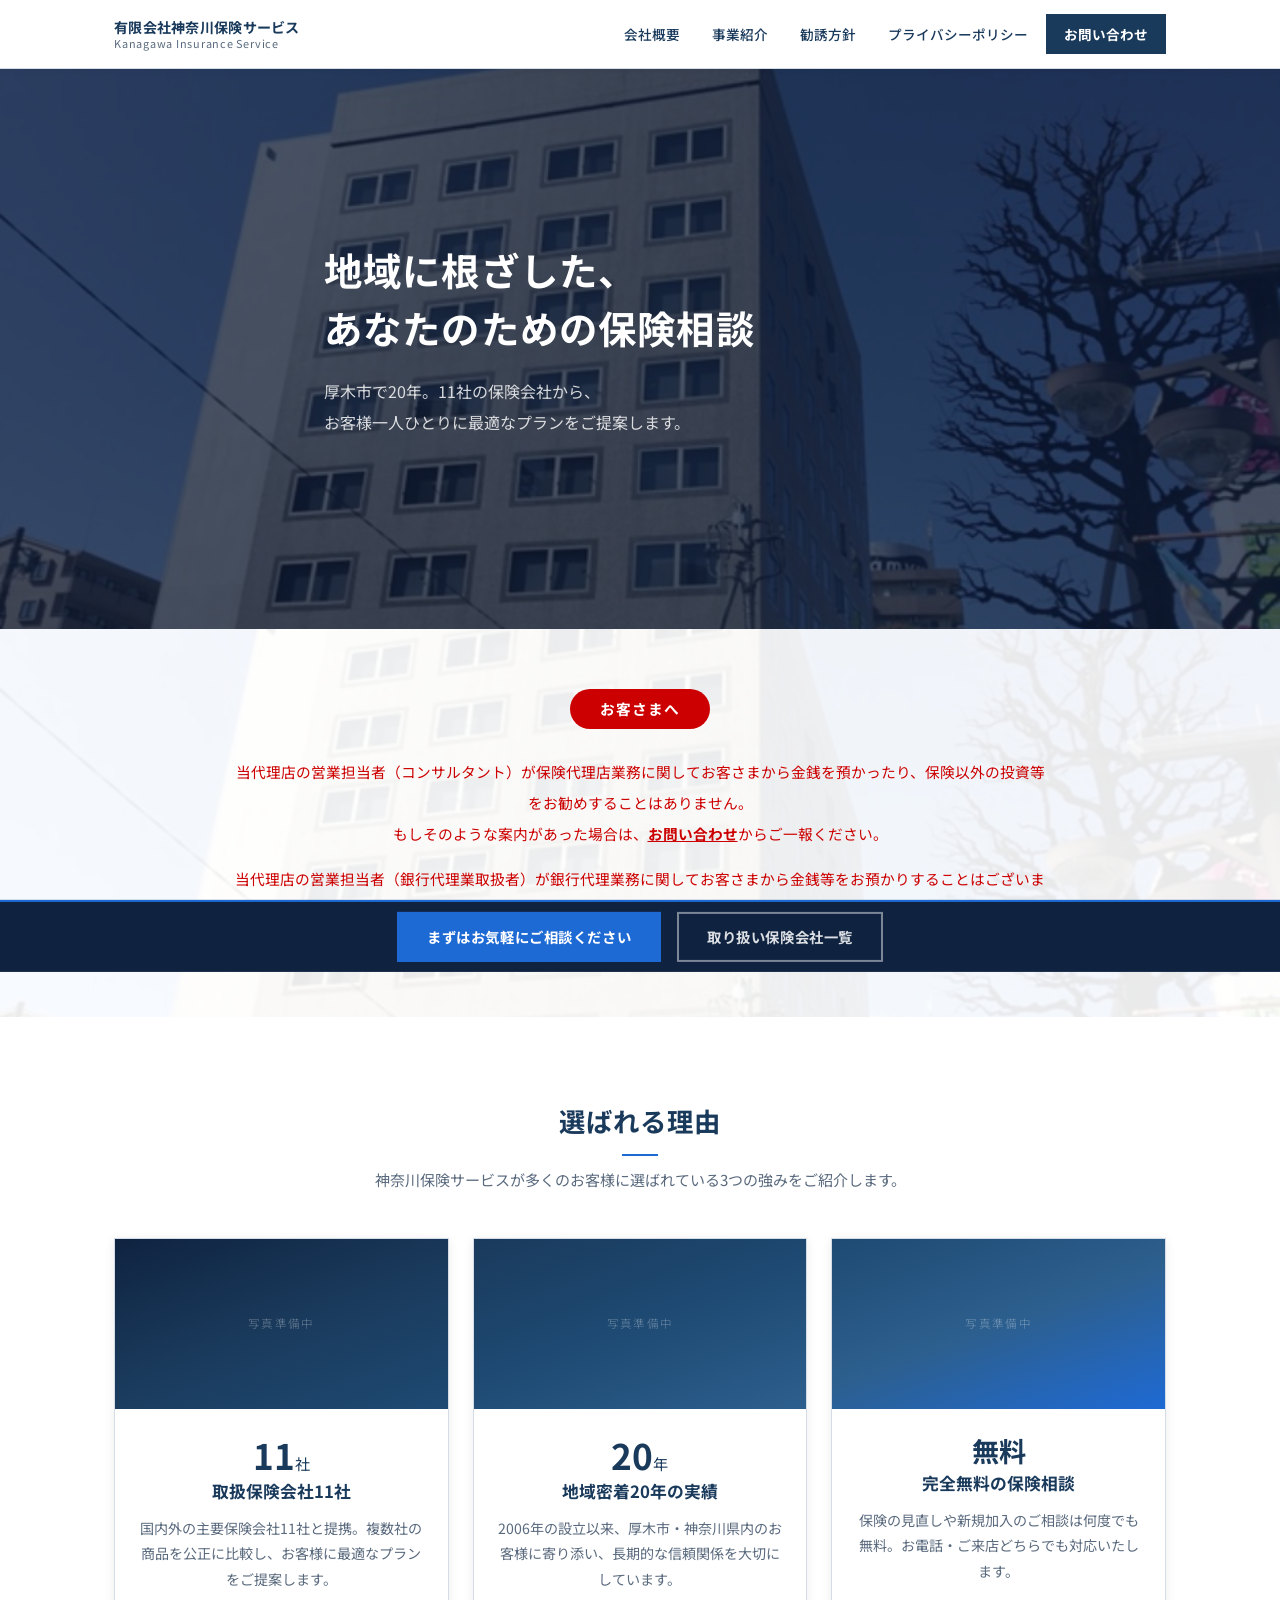
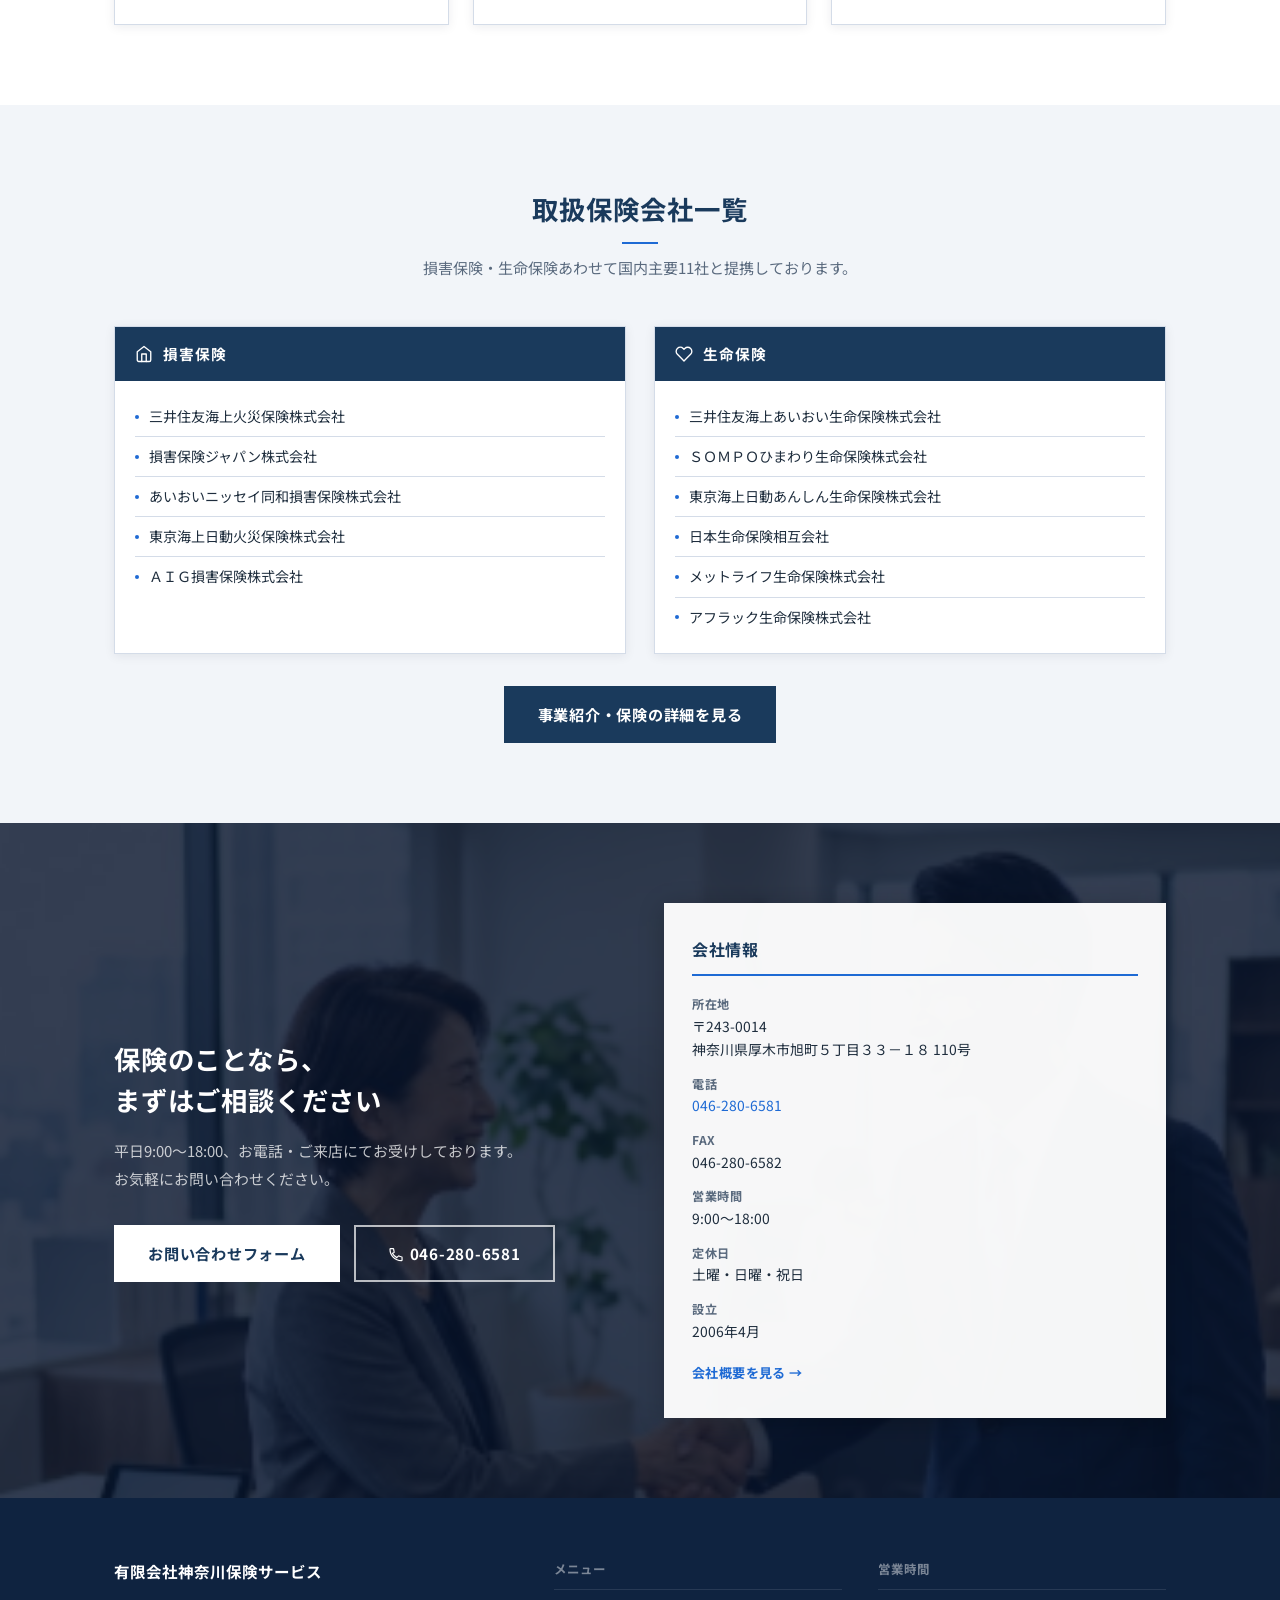
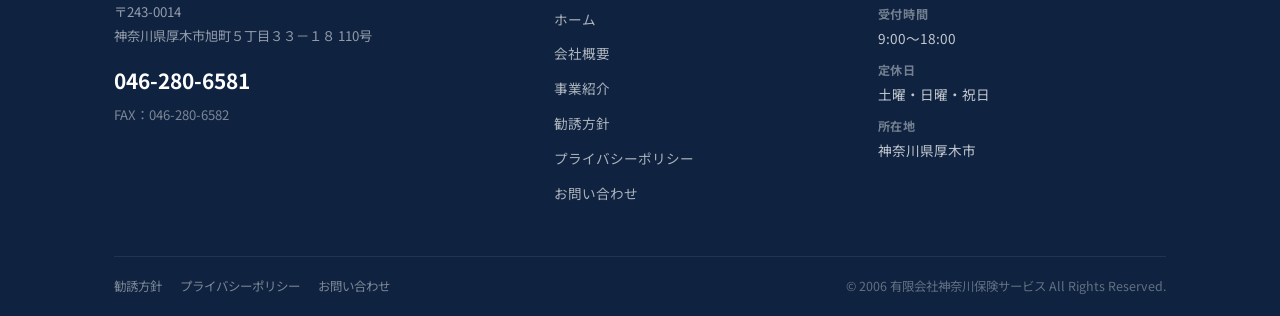
==== commit 01431614: "redesign notice section: photo bg + red centered text" ====
--- a/index.html
+++ b/index.html
@@ -71,13 +71,11 @@
     <!-- ========== NOTICE ========== -->
     <section class="notice-section" aria-label="お客さまへのお知らせ">
       <div class="container">
-        <div class="notice-box">
-          <p class="notice-label">お客さまへ</p>
-          <p>当代理店の営業担当者（コンサルタント）が保険代理店業務に関してお客さまから金銭を預かったり、保険以外の投資等をお勧めすることはありません。<br>
-          もしそのような案内があった場合は、<a href="/contact/">お問い合わせ</a>からご一報ください。</p>
-          <p>当代理店の営業担当者（銀行代理業取扱者）が銀行代理業務に関してお客さまから金銭等をお預かりすることはございません。<br>
-          また、その他の財産の交付をお受けすることはありません。</p>
-        </div>
+        <p class="notice-label">お客さまへ</p>
+        <p class="notice-text">当代理店の営業担当者（コンサルタント）が保険代理店業務に関してお客さまから金銭を預かったり、保険以外の投資等をお勧めすることはありません。<br>
+        もしそのような案内があった場合は、<a href="/contact/">お問い合わせ</a>からご一報ください。</p>
+        <p class="notice-text">当代理店の営業担当者（銀行代理業取扱者）が銀行代理業務に関してお客さまから金銭等をお預かりすることはございません。<br>
+        また、その他の財産の交付をお受けすることはありません。</p>
       </div>
     </section>
 
--- a/assets/css/style.css
+++ b/assets/css/style.css
@@ -358,31 +358,48 @@
    NOTICE SECTION
    ============================================================ */
 .notice-section {
-  background: #ecf2fb;
-  border-top: 1px solid #c8d9f0;
-  border-bottom: 1px solid #c8d9f0;
-  padding: 28px 0;
-}
-.notice-box {
-  background: var(--white);
-  border-left: 4px solid var(--navy);
-  padding: 24px 28px;
-  font-size: .9rem;
-  line-height: 1.95;
-  color: var(--text);
-}
-.notice-box p + p { margin-top: 12px; }
+  position: relative;
+  padding: 60px 0;
+  text-align: center;
+  background-image: url('/assets/images/common/hero01.png');
+  background-size: cover;
+  background-position: center;
+}
+.notice-section::before {
+  content: '';
+  position: absolute;
+  inset: 0;
+  background: rgba(255, 255, 255, 0.91);
+}
+.notice-section .container {
+  position: relative;
+  z-index: 1;
+}
 .notice-label {
-  font-size: .95rem;
-  font-weight: 700;
-  color: var(--navy);
-  margin-bottom: 10px;
-}
-.notice-box a {
-  color: var(--accent);
+  display: inline-block;
+  background: #cc0000;
+  color: #fff;
+  font-weight: 700;
+  font-size: .92rem;
+  letter-spacing: .07em;
+  padding: 7px 30px;
+  border-radius: 999px;
+  margin-bottom: 28px;
+}
+.notice-text {
+  color: #cc0000;
+  font-size: .92rem;
+  line-height: 2.1;
+  max-width: 820px;
+  margin: 0 auto 14px;
+}
+.notice-text:last-child { margin-bottom: 0; }
+.notice-text a {
+  color: #cc0000;
   text-decoration: underline;
-}
-.notice-box a:hover { color: var(--navy); }
+  font-weight: 700;
+}
+.notice-text a:hover { color: #990000; }
 
 /* ============================================================
    WHY CHOOSE US — cards with photo tops
